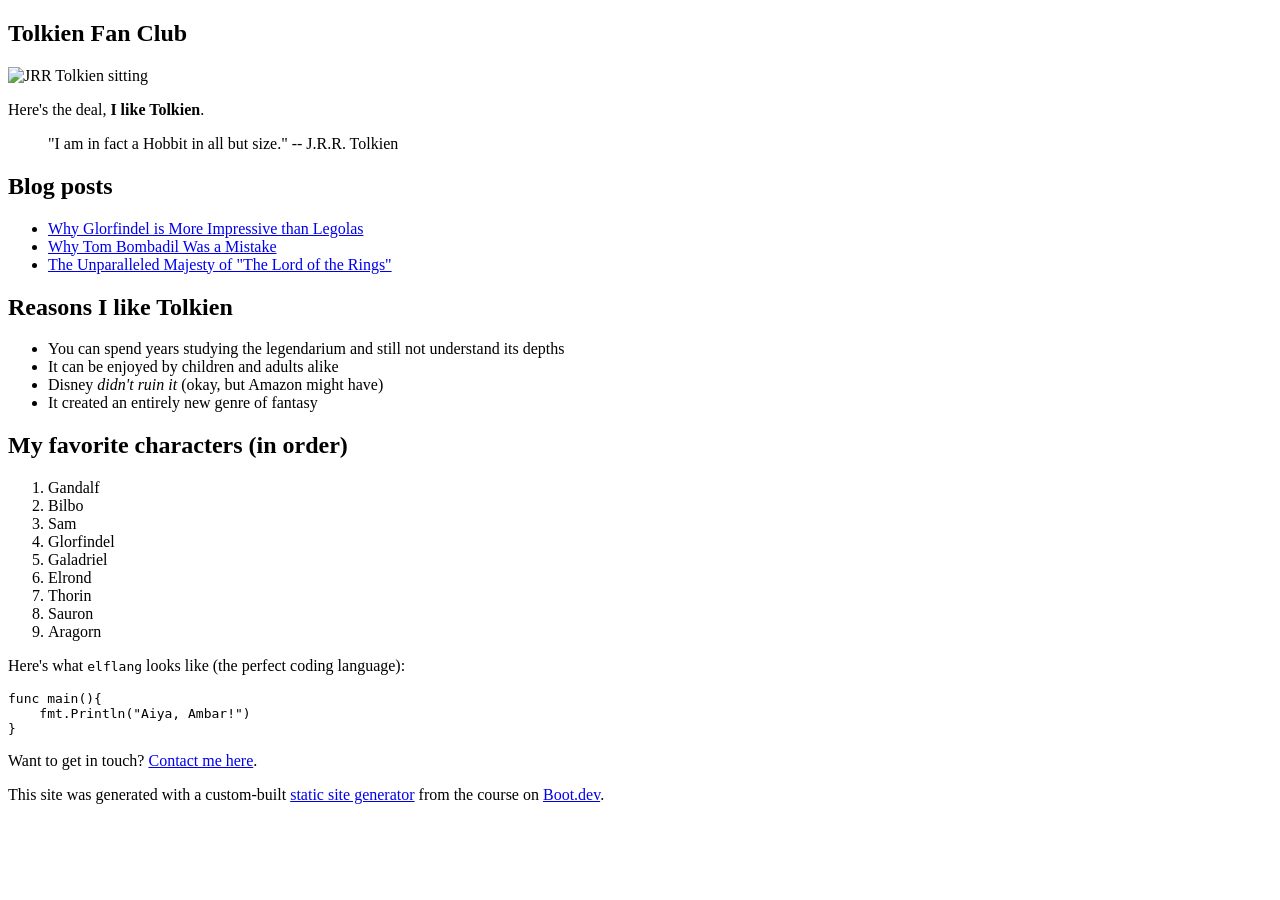
==== docs/index.html @ 3ef81021 "the tolkien fan page is now live!" ====
<!doctype html>
<html>
  <head>
    <meta charset="utf-8" />
    <meta name="viewport" content="width=device-width, initial-scale=1" />
    <title>Tolkien Fan Club</title>
    <link href="/static_site_generator/index.css" rel="stylesheet" />
  </head>

  <body>
    <article><div><h1>Tolkien Fan Club</h1><p><img src="/static_site_generator/images/tolkien.png" alt="JRR Tolkien sitting"></img></p><p>Here's the deal, <b>I like Tolkien</b>.</p><blockquote>"I am in fact a Hobbit in all but size."  -- J.R.R. Tolkien</blockquote><h2>Blog posts</h2><ul><li><a href="/static_site_generator/blog/glorfindel">Why Glorfindel is More Impressive than Legolas</a></li><li><a href="/static_site_generator/blog/tom">Why Tom Bombadil Was a Mistake</a></li><li><a href="/static_site_generator/blog/majesty">The Unparalleled Majesty of "The Lord of the Rings"</a></li></ul><h2>Reasons I like Tolkien</h2><ul><li>You can spend years studying the legendarium and still not understand its depths</li><li>It can be enjoyed by children and adults alike</li><li>Disney <i>didn't ruin it</i> (okay, but Amazon might have)</li><li>It created an entirely new genre of fantasy</li></ul><h2>My favorite characters (in order)</h2><ol><li>Gandalf</li><li>Bilbo</li><li>Sam</li><li>Glorfindel</li><li>Galadriel</li><li>Elrond</li><li>Thorin</li><li>Sauron</li><li>Aragorn</li></ol><p>Here's what <code>elflang</code> looks like (the perfect coding language):</p><pre><code>func main(){
    fmt.Println("Aiya, Ambar!")
}
</code></pre><p>Want to get in touch? <a href="/static_site_generator/contact">Contact me here</a>.</p><p>This site was generated with a custom-built <a href="https://www.boot.dev/courses/build-static-site-generator-python">static site generator</a> from the course on <a href="https://www.boot.dev">Boot.dev</a>.</p></div></article>
  </body>
</html>
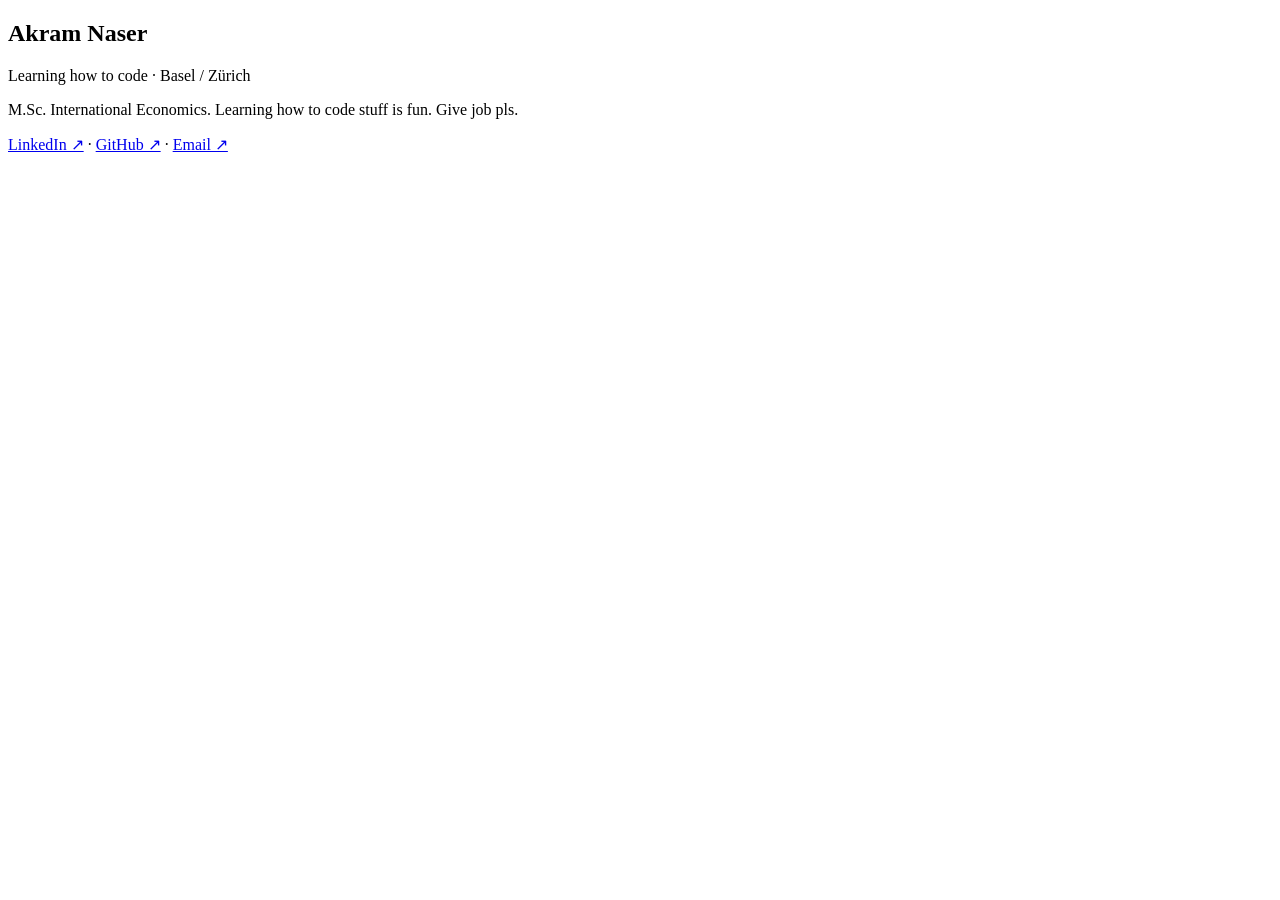
==== commit 6fca8555: "testing out my skills" ====
--- a/docs/index.html
+++ b/docs/index.html
@@ -3,14 +3,12 @@
   <head>
     <meta charset="utf-8" />
     <meta name="viewport" content="width=device-width, initial-scale=1" />
-    <title>Tolkien Fan Club</title>
+    <title>Akram Naser</title>
+    <link href="https://api.fontshare.com/v2/css?f[]=satoshi@400,500,700&display=swap" rel="stylesheet" />
     <link href="/static_site_generator/index.css" rel="stylesheet" />
   </head>
 
   <body>
-    <article><div><h1>Tolkien Fan Club</h1><p><img src="/static_site_generator/images/tolkien.png" alt="JRR Tolkien sitting"></img></p><p>Here's the deal, <b>I like Tolkien</b>.</p><blockquote>"I am in fact a Hobbit in all but size."  -- J.R.R. Tolkien</blockquote><h2>Blog posts</h2><ul><li><a href="/static_site_generator/blog/glorfindel">Why Glorfindel is More Impressive than Legolas</a></li><li><a href="/static_site_generator/blog/tom">Why Tom Bombadil Was a Mistake</a></li><li><a href="/static_site_generator/blog/majesty">The Unparalleled Majesty of "The Lord of the Rings"</a></li></ul><h2>Reasons I like Tolkien</h2><ul><li>You can spend years studying the legendarium and still not understand its depths</li><li>It can be enjoyed by children and adults alike</li><li>Disney <i>didn't ruin it</i> (okay, but Amazon might have)</li><li>It created an entirely new genre of fantasy</li></ul><h2>My favorite characters (in order)</h2><ol><li>Gandalf</li><li>Bilbo</li><li>Sam</li><li>Glorfindel</li><li>Galadriel</li><li>Elrond</li><li>Thorin</li><li>Sauron</li><li>Aragorn</li></ol><p>Here's what <code>elflang</code> looks like (the perfect coding language):</p><pre><code>func main(){
-    fmt.Println("Aiya, Ambar!")
-}
-</code></pre><p>Want to get in touch? <a href="/static_site_generator/contact">Contact me here</a>.</p><p>This site was generated with a custom-built <a href="https://www.boot.dev/courses/build-static-site-generator-python">static site generator</a> from the course on <a href="https://www.boot.dev">Boot.dev</a>.</p></div></article>
+    <article><div><h1>Akram Naser</h1><p>Learning how to code · Basel / Zürich</p><p>M.Sc. International Economics. Learning how to code stuff is fun. Give job pls.</p><p><a href="https://linkedin.com/in/akram-naser">LinkedIn ↗</a> · <a href="https://github.com/AkiTheLucky">GitHub ↗</a> · <a href="mailto:Nase.Akram@gmail.com">Email ↗</a></p></div></article>
   </body>
 </html>
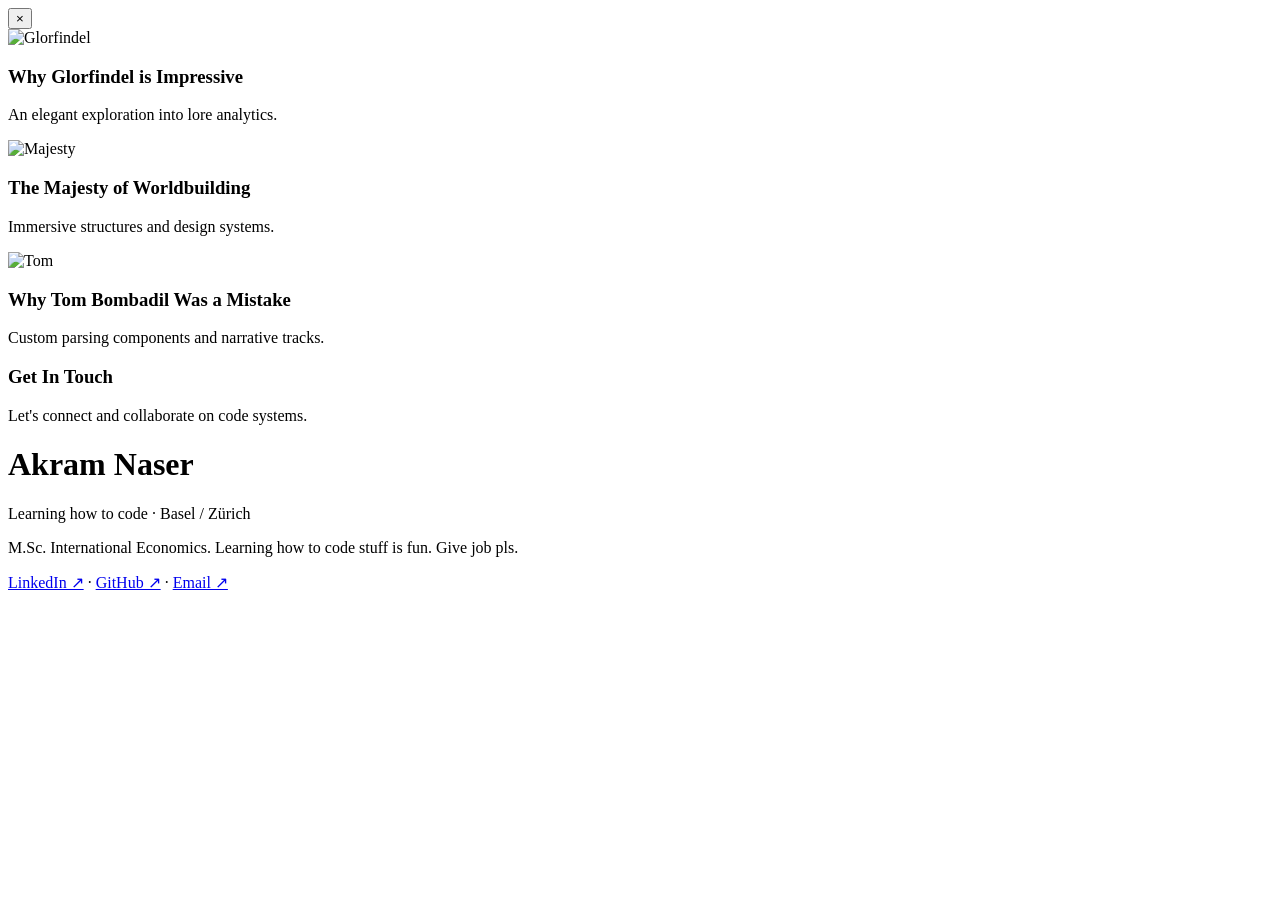
==== commit dbb3d0c5: "updated UI - hero center and 3D effect" ====
--- a/docs/index.html
+++ b/docs/index.html
@@ -5,10 +5,127 @@
     <meta name="viewport" content="width=device-width, initial-scale=1" />
     <title>Akram Naser</title>
     <link href="https://api.fontshare.com/v2/css?f[]=satoshi@400,500,700&display=swap" rel="stylesheet" />
-    <link href="/static_site_generator/index.css" rel="stylesheet" />
+    <link href="/index.css" rel="stylesheet" />
   </head>
 
   <body>
-    <article><div><h1>Akram Naser</h1><p>Learning how to code · Basel / Zürich</p><p>M.Sc. International Economics. Learning how to code stuff is fun. Give job pls.</p><p><a href="https://linkedin.com/in/akram-naser">LinkedIn ↗</a> · <a href="https://github.com/AkiTheLucky">GitHub ↗</a> · <a href="mailto:Nase.Akram@gmail.com">Email ↗</a></p></div></article>
+    <article id="markdown-content"><div><h1>Akram Naser</h1><p>Learning how to code · Basel / Zürich</p><p>M.Sc. International Economics. Learning how to code stuff is fun. Give job pls.</p><p><a href="https://linkedin.com/in/akram-naser">LinkedIn ↗</a> · <a href="https://github.com/AkiTheLucky">GitHub ↗</a> · <a href="mailto:Nase.Akram@gmail.com">Email ↗</a></p><h2>Portfolio</h2><ul><li><img src="/images/glorfindel.png" alt="Glorfindel"></img> <a href="blog/glorfindel/index.html">Why Glorfindel is Impressive</a> - An elegant exploration into lore analytics.</li><li><img src="/images/rivendell.png" alt="Majesty"></img> <a href="blog/majesty/index.html">The Majesty of Worldbuilding</a> - Immersive structures and design systems.</li><li><img src="/images/tom.png" alt="Tom"></img> <a href="blog/tom/index.html">Why Tom Bombadil Was a Mistake</a> - Custom parsing components and narrative tracks.</li><li><a href="contact/index.html">Get In Touch</a> - Let's connect and collaborate on code systems.</li></ul></div></article>
+
+    <div class="drawer-backdrop" id="drawer-backdrop"></div>
+    <div class="detail-drawer" id="detail-drawer">
+      <button class="drawer-close-btn" id="drawer-close">×</button>
+      <div class="drawer-content" id="drawer-body"></div>
+    </div>
+
+    <script>
+      const h1 = document.querySelector('h1');
+      const isHomePage = h1 && h1.textContent.includes('Akram Naser');
+
+      if (isHomePage) {
+        const article = document.getElementById('markdown-content');
+        const wrapperDiv = article.querySelector('div'); 
+        
+        article.style.display = 'none';
+
+        const anchor = document.createElement('div');
+        anchor.className = 'hero-anchor-container';
+        anchor.id = 'hero-anchor';
+        
+        if (wrapperDiv) {
+            let el = wrapperDiv.firstElementChild;
+            while (el && el.tagName !== 'H2') {
+                let next = el.nextElementSibling;
+                anchor.appendChild(el);
+                el = next;
+            }
+        }
+
+        const scene = document.createElement('div');
+        scene.className = 'parallax-scene';
+        const gallery = document.createElement('div');
+        gallery.className = 'parallax-gallery';
+        scene.appendChild(gallery);
+
+        const ul = article.querySelector('ul');
+        if (ul) {
+            const listItems = ul.querySelectorAll('li');
+            listItems.forEach((li, index) => {
+                const card = document.createElement('div');
+                card.className = 'project-card';
+                card.id = `card-${index + 1}`;
+                
+                const img = li.querySelector('img');
+                if (img) card.appendChild(img);
+
+                const a = li.querySelector('a');
+                let targetUrl = '';
+                if (a) {
+                    const h3 = document.createElement('h3');
+                    h3.textContent = a.textContent;
+                    card.appendChild(h3);
+                    targetUrl = a.getAttribute('href'); 
+                }
+
+                const p = document.createElement('p');
+                const cleanText = li.textContent.replace(a ? a.textContent : '', '').replace(/^[\s-]+/, '').trim();
+                p.textContent = cleanText;
+                if (cleanText) card.appendChild(p);
+
+                card.addEventListener('click', async () => {
+                    try {
+                        const response = await fetch(targetUrl);
+                        if (!response.ok) throw new Error("Fetch failed");
+                        
+                        const rawHtml = await response.text();
+                        const parser = new DOMParser();
+                        const fetchedArticle = parser.parseFromString(rawHtml, 'text/html').querySelector('article');
+                        
+                        // FIX: Use .outerHTML so the injected text keeps the <article> styling wrapper!
+                        document.getElementById('drawer-body').innerHTML = fetchedArticle ? fetchedArticle.outerHTML : rawHtml;
+                        
+                        // Open drawer and activate backdrop
+                        document.getElementById('detail-drawer').classList.add('open');
+                        document.getElementById('drawer-backdrop').classList.add('open');
+                        scene.classList.add('blur-background');
+                        anchor.classList.add('blur-background');
+                    } catch (err) {
+                        document.getElementById('drawer-body').innerHTML = `<h2>Error</h2><p>Could not load: ${targetUrl}</p>`;
+                        document.getElementById('detail-drawer').classList.add('open');
+                        document.getElementById('drawer-backdrop').classList.add('open');
+                    }
+                });
+
+                gallery.appendChild(card);
+            });
+        }
+
+        document.body.appendChild(scene);
+        document.body.appendChild(anchor);
+
+        window.addEventListener('mousemove', (e) => {
+          const xPercent = (e.clientX / window.innerWidth) - 0.5;
+          const yPercent = (e.clientY / window.innerHeight) - 0.5;
+          gallery.style.transform = `translateX(${xPercent * 35}px) translateY(${yPercent * 35}px) rotateX(${-yPercent * 12}deg) rotateY(${xPercent * 12}deg)`;
+        });
+      }
+
+      // Unified Close Logic
+      const resetInterface = () => {
+          document.getElementById('detail-drawer').classList.remove('open');
+          document.getElementById('drawer-backdrop').classList.remove('open');
+          const scene = document.querySelector('.parallax-scene');
+          const anchor = document.querySelector('.hero-anchor-container');
+          if (scene) scene.classList.remove('blur-background');
+          if (anchor) anchor.classList.remove('blur-background');
+      };
+
+      // Click 'X' to close
+      const closeBtn = document.getElementById('drawer-close');
+      if (closeBtn) closeBtn.addEventListener('click', resetInterface);
+      
+      // Click the blurred background to close
+      const backdrop = document.getElementById('drawer-backdrop');
+      if (backdrop) backdrop.addEventListener('click', resetInterface);
+    </script>
   </body>
 </html>
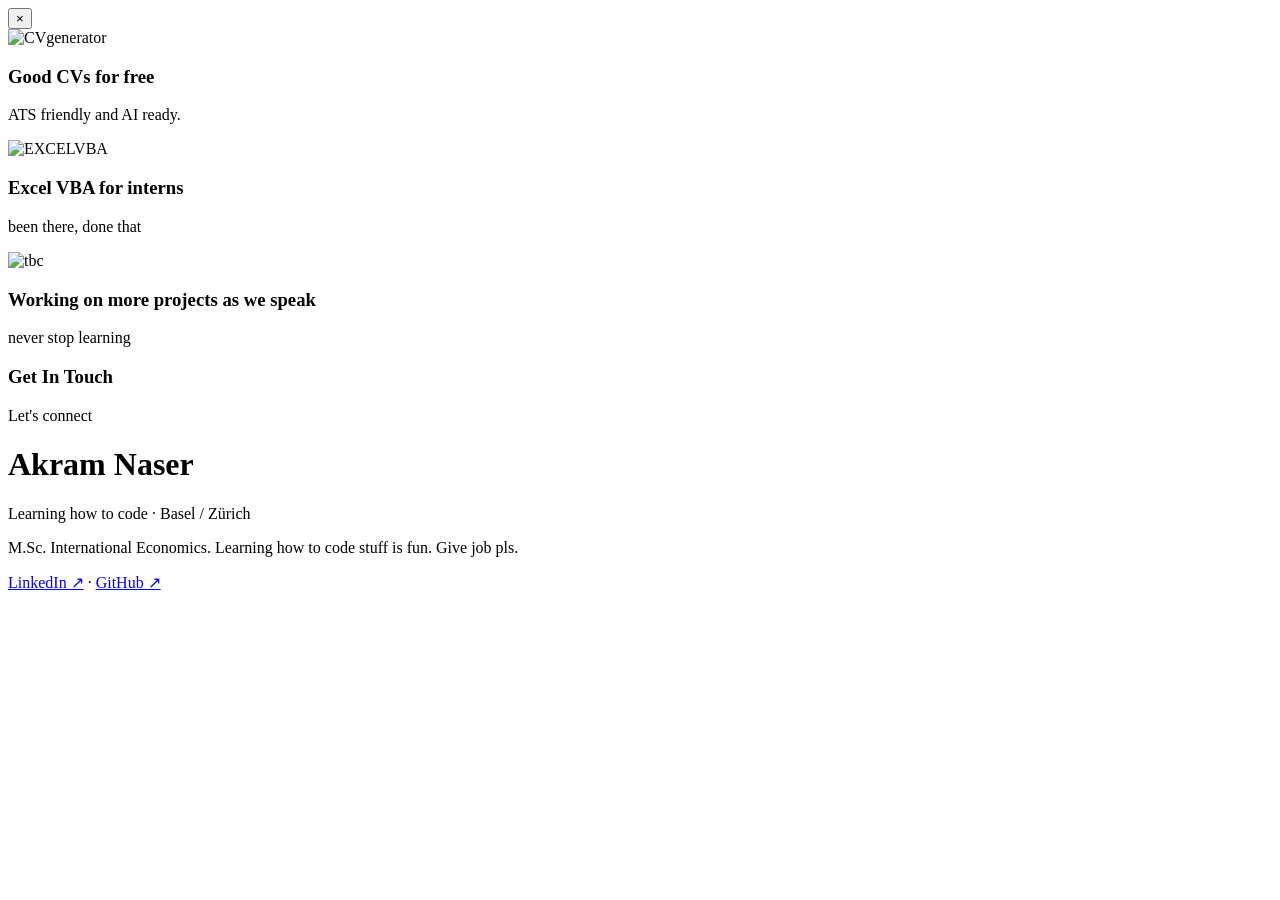
==== commit 48a728d2: "updated content and CV stuffs" ====
--- a/docs/index.html
+++ b/docs/index.html
@@ -9,7 +9,7 @@
   </head>
 
   <body>
-    <article id="markdown-content"><div><h1>Akram Naser</h1><p>Learning how to code · Basel / Zürich</p><p>M.Sc. International Economics. Learning how to code stuff is fun. Give job pls.</p><p><a href="https://linkedin.com/in/akram-naser">LinkedIn ↗</a> · <a href="https://github.com/AkiTheLucky">GitHub ↗</a> · <a href="mailto:Nase.Akram@gmail.com">Email ↗</a></p><h2>Portfolio</h2><ul><li><img src="/images/glorfindel.png" alt="Glorfindel"></img> <a href="blog/glorfindel/index.html">Why Glorfindel is Impressive</a> - An elegant exploration into lore analytics.</li><li><img src="/images/rivendell.png" alt="Majesty"></img> <a href="blog/majesty/index.html">The Majesty of Worldbuilding</a> - Immersive structures and design systems.</li><li><img src="/images/tom.png" alt="Tom"></img> <a href="blog/tom/index.html">Why Tom Bombadil Was a Mistake</a> - Custom parsing components and narrative tracks.</li><li><a href="contact/index.html">Get In Touch</a> - Let's connect and collaborate on code systems.</li></ul></div></article>
+    <article id="markdown-content"><div><h1>Akram Naser</h1><p>Learning how to code · Basel / Zürich</p><p>M.Sc. International Economics. Learning how to code stuff is fun. Give job pls.</p><p><a href="https://linkedin.com/in/akram-naser">LinkedIn ↗</a> · <a href="https://github.com/AkiTheLucky">GitHub ↗</a></p><h2>Portfolio</h2><ul><li><img src="/images/CV-generator-img.png" alt="CVgenerator"></img> <a href="blog/CV-generator/index.html">Good CVs for free</a> - ATS friendly and AI ready.</li><li><img src="/images/EXCEL-VBA.png" alt="EXCELVBA"></img> <a href="blog/EXCELVBA/index.html">Excel VBA for interns</a> - been there, done that</li><li><img src="/images/tbc.png" alt="tbc"></img> <a href="blog/tbc/index.html">Working on more projects as we speak</a> - never stop learning</li><li><a href="contact/index.html">Get In Touch</a> - Let's connect</li></ul></div></article>
 
     <div class="drawer-backdrop" id="drawer-backdrop"></div>
     <div class="detail-drawer" id="detail-drawer">
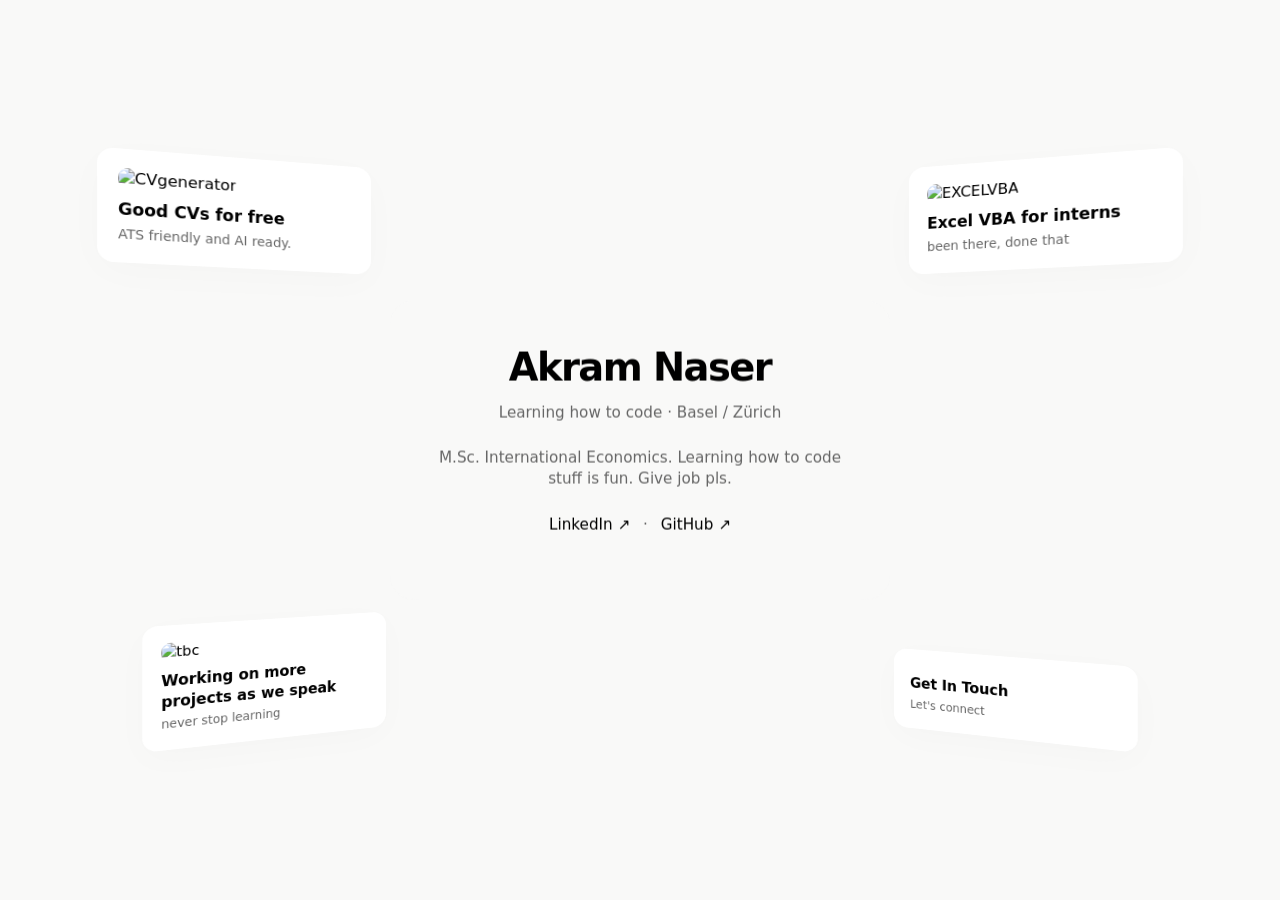
==== commit 3386487d: "dont break your website with the main.sh lol" ====
--- a/docs/index.html
+++ b/docs/index.html
@@ -5,11 +5,11 @@
     <meta name="viewport" content="width=device-width, initial-scale=1" />
     <title>Akram Naser</title>
     <link href="https://api.fontshare.com/v2/css?f[]=satoshi@400,500,700&display=swap" rel="stylesheet" />
-    <link href="/index.css" rel="stylesheet" />
+    <link href="index.css" rel="stylesheet" />
   </head>
 
   <body>
-    <article id="markdown-content"><div><h1>Akram Naser</h1><p>Learning how to code · Basel / Zürich</p><p>M.Sc. International Economics. Learning how to code stuff is fun. Give job pls.</p><p><a href="https://linkedin.com/in/akram-naser">LinkedIn ↗</a> · <a href="https://github.com/AkiTheLucky">GitHub ↗</a></p><h2>Portfolio</h2><ul><li><img src="/images/CV-generator-img.png" alt="CVgenerator"></img> <a href="blog/CV-generator/index.html">Good CVs for free</a> - ATS friendly and AI ready.</li><li><img src="/images/EXCEL-VBA.png" alt="EXCELVBA"></img> <a href="blog/EXCELVBA/index.html">Excel VBA for interns</a> - been there, done that</li><li><img src="/images/tbc.png" alt="tbc"></img> <a href="blog/tbc/index.html">Working on more projects as we speak</a> - never stop learning</li><li><a href="contact/index.html">Get In Touch</a> - Let's connect</li></ul></div></article>
+    <article id="markdown-content"><div><h1>Akram Naser</h1><p>Learning how to code · Basel / Zürich</p><p>M.Sc. International Economics. Learning how to code stuff is fun. Give job pls.</p><p><a href="https://linkedin.com/in/akram-naser">LinkedIn ↗</a> · <a href="https://github.com/AkiTheLucky">GitHub ↗</a></p><h2>Portfolio</h2><ul><li><img src="/static_site_generator/images/CV-generator-img.png" alt="CVgenerator"></img> <a href="blog/CV-generator/index.html">Good CVs for free</a> - ATS friendly and AI ready.</li><li><img src="/static_site_generator/images/EXCEL-VBA.png" alt="EXCELVBA"></img> <a href="blog/EXCELVBA/index.html">Excel VBA for interns</a> - been there, done that</li><li><img src="/static_site_generator/images/tbc.png" alt="tbc"></img> <a href="blog/tbc/index.html">Working on more projects as we speak</a> - never stop learning</li><li><a href="contact/index.html">Get In Touch</a> - Let's connect</li></ul></div></article>
 
     <div class="drawer-backdrop" id="drawer-backdrop"></div>
     <div class="detail-drawer" id="detail-drawer">
--- a/docs/index.css
+++ b/docs/index.css
@@ -0,0 +1,133 @@
+*, *::before, *::after { box-sizing: border-box; margin: 0; padding: 0; }
+
+:root {
+  --bg: #f9f9f8; 
+  --text: #000000;
+  --muted: #666666;
+  --font: 'Inter', 'Satoshi', system-ui, sans-serif;
+}
+
+body {
+  background-color: var(--bg);
+  color: var(--text);
+  font-family: var(--font);
+  line-height: 1.4;
+  overflow-x: hidden; 
+}
+
+body:has(.parallax-scene) {
+  overflow: hidden;
+  height: 100vh;
+}
+
+/* FIX: Only hide the H1 on the homepage wrapper, leaving blog post titles alone! */
+#markdown-content h1:first-of-type {
+  display: none !important;
+}
+
+/* Normal Markdown Styling */
+article {
+  max-width: 800px;
+  margin: 40px auto;
+  padding: 0 20px;
+}
+article h1 { font-size: 2.5rem; margin-bottom: 1rem; letter-spacing: -0.04em; }
+article h2 { font-size: 1.5rem; margin: 2rem 0 1rem 0; }
+
+/* FIX: Reset the global centering/squishing so paragraphs stretch nicely inside the drawer */
+article p { 
+  margin: 0 0 1.2rem 0; 
+  color: var(--muted); 
+  line-height: 1.6; 
+  max-width: 100%; 
+}
+
+article a { color: var(--text); font-weight: 500; }
+article img { max-width: 100%; border-radius: 8px; margin: 1rem 0; }
+
+/* =========================================
+   3D PARALLAX GALLERY STYLES 
+   ========================================= */
+.parallax-scene {
+  position: fixed; top: 0; left: 0; width: 100vw; height: 100vh;
+  z-index: 1; perspective: 1200px; transition: filter 0.5s ease;
+  pointer-events: none;
+}
+
+.parallax-gallery {
+  position: absolute; width: 100%; height: 100%;
+  transform-style: preserve-3d; will-change: transform;
+  pointer-events: none;
+}
+
+@keyframes cardPop {
+  0% { opacity: 0; margin-top: 40px; }
+  100% { opacity: 1; margin-top: 0; }
+}
+
+.project-card {
+  position: absolute; background: #ffffff; border-radius: 16px;
+  box-shadow: 0 10px 40px rgba(0,0,0,0.02); padding: 20px; width: 280px;
+  cursor: pointer; z-index: 50; opacity: 0; pointer-events: auto !important;
+  animation: cardPop 0.6s cubic-bezier(0.25, 1, 0.5, 1) forwards;
+  transition: box-shadow 0.4s ease, transform 0.4s cubic-bezier(0.25, 1, 0.5, 1);
+}
+
+#card-1 { top: 15%; left: 8%; transform: rotateY(20deg) translateZ(-100px); animation-delay: 0.1s; }
+#card-2 { top: 15%; right: 8%; transform: rotateY(-20deg) translateZ(-100px); animation-delay: 0.2s; }
+#card-3 { bottom: 12%; left: 14%; transform: rotateY(28deg) translateZ(-250px); animation-delay: 0.3s; }
+#card-4 { bottom: 12%; right: 14%; transform: rotateY(-28deg) translateZ(-250px); animation-delay: 0.4s; }
+
+#card-1:hover { transform: rotateY(5deg) translateZ(80px) scale(1.05) !important; box-shadow: 0 30px 60px rgba(0,0,0,0.08); }
+#card-2:hover { transform: rotateY(-5deg) translateZ(80px) scale(1.05) !important; box-shadow: 0 30px 60px rgba(0,0,0,0.08); }
+#card-3:hover { transform: rotateY(10deg) translateZ(80px) scale(1.05) !important; box-shadow: 0 30px 60px rgba(0,0,0,0.08); }
+#card-4:hover { transform: rotateY(-10deg) translateZ(80px) scale(1.05) !important; box-shadow: 0 30px 60px rgba(0,0,0,0.08); }
+
+.project-card img { width: 100%; height: 160px; border-radius: 10px; object-fit: cover; }
+.project-card h3 { font-size: 1.05rem; font-weight: 600; margin-top: 10px; }
+.project-card p { font-size: 0.85rem; color: var(--muted); margin-top: 4px; }
+
+@keyframes fadeUp {
+  0% { opacity: 0; margin-top: 30px; }
+  100% { opacity: 1; margin-top: 0; }
+}
+
+/* CENTER BIO BADGE */
+.hero-anchor-container {
+  position: fixed; top: 50%; left: 50%; transform: translate(-50%, -50%);
+  z-index: 2; text-align: center; width: 100%; max-width: 500px;
+  padding: 40px; background: rgba(249, 249, 248, 0.9); backdrop-filter: blur(12px);
+  border-radius: 24px; pointer-events: none; opacity: 0;
+  animation: fadeUp 0.8s ease-out forwards; transition: filter 0.5s ease;
+}
+
+.hero-anchor-container a { 
+  pointer-events: auto; color: var(--text); text-decoration: none; 
+  font-weight: 500; margin: 0 8px; display: inline-block; transition: transform 0.2s ease;
+}
+.hero-anchor-container a:hover { transform: translateY(-3px); color: #444; }
+.hero-anchor-container h1 { font-size: 2.4rem; font-weight: 600; letter-spacing: -0.04em; margin-bottom: 0.5rem; }
+.hero-anchor-container h2 { font-size: 1.05rem; font-weight: 400; color: var(--muted); margin-bottom: 1.5rem; }
+.hero-anchor-container p { font-size: 0.95rem; margin-bottom: 1.5rem; color: var(--muted); }
+
+/* =========================================
+   SIDE DRAWER UI
+   ========================================= */
+
+/* Invisible Clickable Overlay */
+.drawer-backdrop {
+  position: fixed; top: 0; left: 0; width: 100vw; height: 100vh;
+  z-index: 99; display: none; cursor: pointer;
+}
+.drawer-backdrop.open { display: block; }
+
+/* FIX: Made the drawer width responsive and wider so text isn't cramped */
+.detail-drawer {
+  position: fixed; top: 0; right: -100%; width: 100%; max-width: 650px; height: 100vh;
+  background: #ffffff; box-shadow: -10px 0 40px rgba(0,0,0,0.03); z-index: 100; 
+  padding: 40px; overflow-y: auto; transition: right 0.5s cubic-bezier(0.165, 0.84, 0.44, 1);
+}
+.detail-drawer.open { right: 0; }
+
+.drawer-close-btn { background: none; border: none; font-size: 1.5rem; cursor: pointer; float: right; margin-top: -10px; }
+.blur-background { filter: blur(12px); opacity: 0.2; pointer-events: none; }
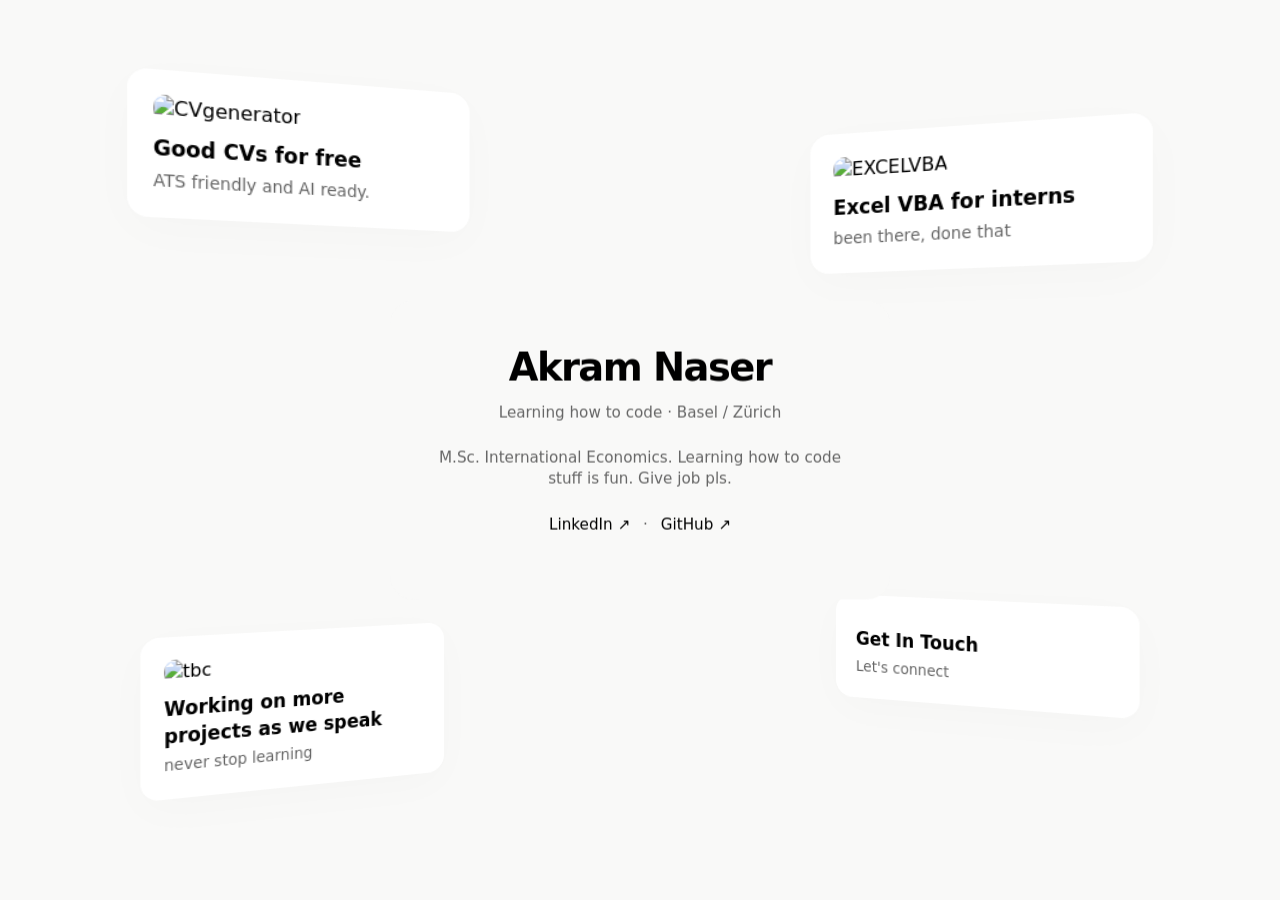
==== commit e0cd7a6c: "fixed mobile ferris wheel CSS" ====
--- a/docs/index.html
+++ b/docs/index.html
@@ -1,3 +1,4 @@
+
 <!doctype html>
 <html>
   <head>
@@ -6,126 +7,354 @@
     <title>Akram Naser</title>
     <link href="https://api.fontshare.com/v2/css?f[]=satoshi@400,500,700&display=swap" rel="stylesheet" />
     <link href="index.css" rel="stylesheet" />
+    <style>
+      /* HTML-side safety overrides so the rebuilt template works even with the old mobile CSS still present. */
+      @media screen and (max-width: 768px) {
+        .carousel-scene {
+          touch-action: pan-y;
+        }
+
+        .carousel-group {
+          position: relative;
+          width: min(78vw, 280px);
+          height: 360px;
+          transform-style: preserve-3d;
+          will-change: transform;
+          animation: none !important;
+        }
+
+        .carousel-group .project-card {
+          position: absolute;
+          inset: 0;
+          width: 100%;
+          top: 0 !important;
+          left: 0 !important;
+          right: auto !important;
+          bottom: auto !important;
+          margin: 0 !important;
+          opacity: 1 !important;
+          animation: none !important;
+          backface-visibility: hidden;
+          transform-origin: center center;
+          transition:
+            transform 420ms cubic-bezier(0.22, 1, 0.36, 1),
+            opacity 420ms ease,
+            box-shadow 0.35s ease;
+        }
+
+        .carousel-group .project-card.is-front {
+          box-shadow: 0 24px 50px rgba(0, 0, 0, 0.08);
+        }
+      }
+    </style>
   </head>
 
   <body>
-    <article id="markdown-content"><div><h1>Akram Naser</h1><p>Learning how to code · Basel / Zürich</p><p>M.Sc. International Economics. Learning how to code stuff is fun. Give job pls.</p><p><a href="https://linkedin.com/in/akram-naser">LinkedIn ↗</a> · <a href="https://github.com/AkiTheLucky">GitHub ↗</a></p><h2>Portfolio</h2><ul><li><img src="/static_site_generator/images/CV-generator-img.png" alt="CVgenerator"></img> <a href="blog/CV-generator/index.html">Good CVs for free</a> - ATS friendly and AI ready.</li><li><img src="/static_site_generator/images/EXCEL-VBA.png" alt="EXCELVBA"></img> <a href="blog/EXCELVBA/index.html">Excel VBA for interns</a> - been there, done that</li><li><img src="/static_site_generator/images/tbc.png" alt="tbc"></img> <a href="blog/tbc/index.html">Working on more projects as we speak</a> - never stop learning</li><li><a href="contact/index.html">Get In Touch</a> - Let's connect</li></ul></div></article>
+    <article id="markdown-content"><div><h1>Akram Naser</h1><p>Learning how to code · Basel / Zürich</p><p>M.Sc. International Economics. Learning how to code stuff is fun. Give job pls.</p><p><a href="https://linkedin.com/in/akram-naser">LinkedIn ↗</a> · <a href="https://github.com/AkiTheLucky">GitHub ↗</a></p><h2>Portfolio</h2><ul><li><img src="/images/CV-generator-img.png" alt="CVgenerator"></img> <a href="blog/CV-generator/index.html">Good CVs for free</a> - ATS friendly and AI ready.</li><li><img src="/images/EXCEL-VBA.png" alt="EXCELVBA"></img> <a href="blog/EXCELVBA/index.html">Excel VBA for interns</a> - been there, done that</li><li><img src="/images/tbc.png" alt="tbc"></img> <a href="blog/tbc/index.html">Working on more projects as we speak</a> - never stop learning</li><li><a href="contact/index.html">Get In Touch</a> - Let's connect</li></ul></div></article>
 
     <div class="drawer-backdrop" id="drawer-backdrop"></div>
     <div class="detail-drawer" id="detail-drawer">
-      <button class="drawer-close-btn" id="drawer-close">×</button>
+      <button class="drawer-close-btn" id="drawer-close" aria-label="Close project details">×</button>
       <div class="drawer-content" id="drawer-body"></div>
     </div>
 
     <script>
-      const h1 = document.querySelector('h1');
-      const isHomePage = h1 && h1.textContent.includes('Akram Naser');
-
-      if (isHomePage) {
+      (() => {
         const article = document.getElementById('markdown-content');
-        const wrapperDiv = article.querySelector('div'); 
-        
+        const h1 = article ? article.querySelector('h1') : null;
+        const isHomePage = h1 && /Akram Naser/i.test(h1.textContent || '');
+
+        const drawer = document.getElementById('detail-drawer');
+        const drawerBody = document.getElementById('drawer-body');
+        const backdrop = document.getElementById('drawer-backdrop');
+        const closeBtn = document.getElementById('drawer-close');
+
+        let desktopScene = null;
+        let mobileScene = null;
+        let heroAnchor = null;
+
+        function resetInterface() {
+          drawer.classList.remove('open');
+          backdrop.classList.remove('open');
+          if (desktopScene) desktopScene.classList.remove('blur-background');
+          if (mobileScene) mobileScene.classList.remove('blur-background');
+          if (heroAnchor) heroAnchor.classList.remove('blur-background');
+        }
+
+        async function openDrawer(targetUrl) {
+          if (!targetUrl) return;
+
+          try {
+            const response = await fetch(targetUrl);
+            if (!response.ok) throw new Error('Fetch failed');
+
+            const rawHtml = await response.text();
+            const parser = new DOMParser();
+            const doc = parser.parseFromString(rawHtml, 'text/html');
+            const fetchedArticle = doc.querySelector('article');
+
+            drawerBody.innerHTML = fetchedArticle ? fetchedArticle.outerHTML : rawHtml;
+          } catch (err) {
+            drawerBody.innerHTML = `<h2>Error</h2><p>Could not load: ${targetUrl}</p>`;
+          }
+
+          drawer.classList.add('open');
+          backdrop.classList.add('open');
+          if (desktopScene) desktopScene.classList.add('blur-background');
+          if (mobileScene) mobileScene.classList.add('blur-background');
+          if (heroAnchor) heroAnchor.classList.add('blur-background');
+        }
+
+        closeBtn && closeBtn.addEventListener('click', resetInterface);
+        backdrop && backdrop.addEventListener('click', resetInterface);
+
+        if (!isHomePage || !article) return;
+
+        const wrapperDiv = article.querySelector('div') || article;
         article.style.display = 'none';
 
-        const anchor = document.createElement('div');
-        anchor.className = 'hero-anchor-container';
-        anchor.id = 'hero-anchor';
-        
-        if (wrapperDiv) {
-            let el = wrapperDiv.firstElementChild;
-            while (el && el.tagName !== 'H2') {
-                let next = el.nextElementSibling;
-                anchor.appendChild(el);
-                el = next;
+        heroAnchor = document.createElement('div');
+        heroAnchor.className = 'hero-anchor-container';
+        heroAnchor.id = 'hero-anchor';
+
+        let heroCursor = wrapperDiv.firstElementChild;
+        while (heroCursor && heroCursor.tagName !== 'H2') {
+          const next = heroCursor.nextElementSibling;
+          heroAnchor.appendChild(heroCursor);
+          heroCursor = next;
+        }
+
+        desktopScene = document.createElement('div');
+        desktopScene.className = 'parallax-scene';
+        const desktopGallery = document.createElement('div');
+        desktopGallery.className = 'parallax-gallery';
+        desktopScene.appendChild(desktopGallery);
+
+        mobileScene = document.createElement('div');
+        mobileScene.className = 'carousel-scene';
+        const mobileGroup = document.createElement('div');
+        mobileGroup.className = 'carousel-group';
+        mobileScene.appendChild(mobileGroup);
+
+        const ul = article.querySelector('ul');
+        const listItems = ul ? Array.from(ul.querySelectorAll('li')) : [];
+
+        const desktopPlacements = [
+          { top: '16%', left: '20%', transform: 'rotateY(20deg) translateZ(-100px)' },
+          { top: '20%', right: '20%', transform: 'rotateY(-20deg) translateZ(-100px)' },
+          { bottom: '16%', left: '24%', transform: 'rotateY(28deg) translateZ(-250px)' },
+          { bottom: '24%', right: '24%', transform: 'rotateY(-28deg) translateZ(-250px)' },
+          { top: '44%', left: '8%', transform: 'rotateY(18deg) translateZ(-180px)' },
+          { top: '48%', right: '8%', transform: 'rotateY(-18deg) translateZ(-180px)' }
+        ];
+
+        function buildCardFromListItem(li, index, mode) {
+          const card = document.createElement('div');
+          card.className = 'project-card';
+          card.id = mode === 'desktop' ? `card-${index + 1}` : `m-card-${index + 1}`;
+
+          const img = li.querySelector('img');
+          if (img) card.appendChild(img.cloneNode(true));
+
+          const link = li.querySelector('a');
+          const targetUrl = link ? link.getAttribute('href') || '' : '';
+          card.dataset.targetUrl = targetUrl;
+
+          if (link) {
+            const h3 = document.createElement('h3');
+            h3.textContent = link.textContent.trim();
+            card.appendChild(h3);
+          }
+
+          const text = (li.textContent || '')
+            .replace(link ? link.textContent : '', '')
+            .replace(/^[\s-]+/, '')
+            .trim();
+
+          if (text) {
+            const p = document.createElement('p');
+            p.textContent = text;
+            card.appendChild(p);
+          }
+
+          return card;
+        }
+
+        function applyDesktopPlacement(card, index) {
+          const placement = desktopPlacements[index % desktopPlacements.length];
+          Object.entries(placement).forEach(([key, value]) => {
+            card.style[key] = value;
+          });
+        }
+
+        let suppressClick = false;
+        function bindCardClick(card) {
+          card.addEventListener('click', (event) => {
+            if (suppressClick) {
+              event.preventDefault();
+              return;
             }
-        }
-
-        const scene = document.createElement('div');
-        scene.className = 'parallax-scene';
-        const gallery = document.createElement('div');
-        gallery.className = 'parallax-gallery';
-        scene.appendChild(gallery);
-
-        const ul = article.querySelector('ul');
-        if (ul) {
-            const listItems = ul.querySelectorAll('li');
-            listItems.forEach((li, index) => {
-                const card = document.createElement('div');
-                card.className = 'project-card';
-                card.id = `card-${index + 1}`;
-                
-                const img = li.querySelector('img');
-                if (img) card.appendChild(img);
-
-                const a = li.querySelector('a');
-                let targetUrl = '';
-                if (a) {
-                    const h3 = document.createElement('h3');
-                    h3.textContent = a.textContent;
-                    card.appendChild(h3);
-                    targetUrl = a.getAttribute('href'); 
-                }
-
-                const p = document.createElement('p');
-                const cleanText = li.textContent.replace(a ? a.textContent : '', '').replace(/^[\s-]+/, '').trim();
-                p.textContent = cleanText;
-                if (cleanText) card.appendChild(p);
-
-                card.addEventListener('click', async () => {
-                    try {
-                        const response = await fetch(targetUrl);
-                        if (!response.ok) throw new Error("Fetch failed");
-                        
-                        const rawHtml = await response.text();
-                        const parser = new DOMParser();
-                        const fetchedArticle = parser.parseFromString(rawHtml, 'text/html').querySelector('article');
-                        
-                        // FIX: Use .outerHTML so the injected text keeps the <article> styling wrapper!
-                        document.getElementById('drawer-body').innerHTML = fetchedArticle ? fetchedArticle.outerHTML : rawHtml;
-                        
-                        // Open drawer and activate backdrop
-                        document.getElementById('detail-drawer').classList.add('open');
-                        document.getElementById('drawer-backdrop').classList.add('open');
-                        scene.classList.add('blur-background');
-                        anchor.classList.add('blur-background');
-                    } catch (err) {
-                        document.getElementById('drawer-body').innerHTML = `<h2>Error</h2><p>Could not load: ${targetUrl}</p>`;
-                        document.getElementById('detail-drawer').classList.add('open');
-                        document.getElementById('drawer-backdrop').classList.add('open');
-                    }
-                });
-
-                gallery.appendChild(card);
-            });
-        }
-
-        document.body.appendChild(scene);
-        document.body.appendChild(anchor);
+            openDrawer(card.dataset.targetUrl);
+          });
+        }
+
+        const mobileCards = [];
+
+        listItems.forEach((li, index) => {
+          const desktopCard = buildCardFromListItem(li, index, 'desktop');
+          applyDesktopPlacement(desktopCard, index);
+          bindCardClick(desktopCard);
+          desktopGallery.appendChild(desktopCard);
+
+          const mobileCard = buildCardFromListItem(li, index, 'mobile');
+          bindCardClick(mobileCard);
+          mobileGroup.appendChild(mobileCard);
+          mobileCards.push(mobileCard);
+        });
+
+        document.body.appendChild(desktopScene);
+        document.body.appendChild(mobileScene);
+        document.body.appendChild(heroAnchor);
+
+        let targetX = 0;
+        let targetY = 0;
+        let currentX = 0;
+        let currentY = 0;
+
+        function animateParallax() {
+          currentX += (targetX - currentX) * 0.08;
+          currentY += (targetY - currentY) * 0.08;
+          desktopGallery.style.transform = `translateX(${currentX * 35}px) translateY(${currentY * 35}px) rotateX(${-currentY * 12}deg) rotateY(${currentX * 12}deg) scale(1.3)`;
+          requestAnimationFrame(animateParallax);
+        }
 
         window.addEventListener('mousemove', (e) => {
-          const xPercent = (e.clientX / window.innerWidth) - 0.5;
-          const yPercent = (e.clientY / window.innerHeight) - 0.5;
-          gallery.style.transform = `translateX(${xPercent * 35}px) translateY(${yPercent * 35}px) rotateX(${-yPercent * 12}deg) rotateY(${xPercent * 12}deg)`;
+          targetX = e.clientX / window.innerWidth - 0.5;
+          targetY = e.clientY / window.innerHeight - 0.5;
         });
-      }
-
-      // Unified Close Logic
-      const resetInterface = () => {
-          document.getElementById('detail-drawer').classList.remove('open');
-          document.getElementById('drawer-backdrop').classList.remove('open');
-          const scene = document.querySelector('.parallax-scene');
-          const anchor = document.querySelector('.hero-anchor-container');
-          if (scene) scene.classList.remove('blur-background');
-          if (anchor) anchor.classList.remove('blur-background');
-      };
-
-      // Click 'X' to close
-      const closeBtn = document.getElementById('drawer-close');
-      if (closeBtn) closeBtn.addEventListener('click', resetInterface);
-      
-      // Click the blurred background to close
-      const backdrop = document.getElementById('drawer-backdrop');
-      if (backdrop) backdrop.addEventListener('click', resetInterface);
+
+        animateParallax();
+
+        if (!mobileCards.length) return;
+
+        const wheel = {
+          rotation: 0,
+          startX: 0,
+          startRotation: 0,
+          dragging: false,
+          velocity: 0,
+          lastX: 0,
+          lastT: 0,
+          step: 360 / mobileCards.length,
+          radiusX: 120,
+          radiusZ: 135,
+          dragFactor: 0.38,
+          snapMs: 420,
+          frontThreshold: 0.72
+        };
+
+        function shortestSnap(angle, target) {
+          const diff = (target - angle + 540) % 360 - 180;
+          return angle + diff;
+        }
+
+        function setWheelTransitions(enabled) {
+          mobileCards.forEach((card) => {
+            card.style.transition = enabled
+              ? `transform ${wheel.snapMs}ms cubic-bezier(0.22, 1, 0.36, 1), opacity ${wheel.snapMs}ms ease, box-shadow 0.35s ease`
+              : 'none';
+          });
+        }
+
+        function renderWheel() {
+          mobileCards.forEach((card, index) => {
+            const angleDeg = index * wheel.step + wheel.rotation;
+            const angle = angleDeg * Math.PI / 180;
+
+            const x = Math.sin(angle) * wheel.radiusX;
+            const z = Math.cos(angle) * wheel.radiusZ;
+            const depth = (z + wheel.radiusZ) / (wheel.radiusZ * 2);
+
+            const scale = 0.84 + depth * 0.16;
+            const opacity = 0.32 + depth * 0.68;
+            const isFront = depth > wheel.frontThreshold;
+
+            card.style.transform = `translate3d(${x}px, 0, ${z}px) scale(${scale})`;
+            card.style.opacity = String(opacity);
+            card.style.zIndex = String(100 + Math.round(z));
+            card.style.pointerEvents = isFront ? 'auto' : 'none';
+            card.classList.toggle('is-front', isFront);
+          });
+        }
+
+        function snapWheel() {
+          const nearestIndex = Math.round(-wheel.rotation / wheel.step);
+          const target = -nearestIndex * wheel.step;
+          wheel.rotation = shortestSnap(wheel.rotation, target);
+          setWheelTransitions(true);
+          renderWheel();
+          window.setTimeout(() => { suppressClick = false; }, 80);
+        }
+
+        function getPointerX(event) {
+          if (event.touches && event.touches.length) return event.touches[0].clientX;
+          if (event.changedTouches && event.changedTouches.length) return event.changedTouches[0].clientX;
+          return event.clientX;
+        }
+
+        function startWheel(event) {
+          wheel.dragging = true;
+          suppressClick = false;
+          wheel.startX = getPointerX(event);
+          wheel.startRotation = wheel.rotation;
+          wheel.lastX = wheel.startX;
+          wheel.lastT = performance.now();
+          wheel.velocity = 0;
+          setWheelTransitions(false);
+        }
+
+        function moveWheel(event) {
+          if (!wheel.dragging) return;
+
+          const x = getPointerX(event);
+          const now = performance.now();
+          const delta = x - wheel.startX;
+
+          if (Math.abs(delta) > 8) suppressClick = true;
+
+          wheel.rotation = wheel.startRotation + delta * wheel.dragFactor;
+
+          const dt = now - wheel.lastT;
+          if (dt > 0) {
+            wheel.velocity = (x - wheel.lastX) / dt;
+            wheel.lastX = x;
+            wheel.lastT = now;
+          }
+
+          renderWheel();
+        }
+
+        function endWheel() {
+          if (!wheel.dragging) return;
+          wheel.dragging = false;
+          wheel.rotation += wheel.velocity * 22;
+          snapWheel();
+        }
+
+        mobileScene.addEventListener('touchstart', startWheel, { passive: true });
+        mobileScene.addEventListener('touchmove', moveWheel, { passive: true });
+        mobileScene.addEventListener('touchend', endWheel);
+        mobileScene.addEventListener('touchcancel', endWheel);
+
+        mobileScene.addEventListener('pointerdown', startWheel);
+        mobileScene.addEventListener('pointermove', moveWheel);
+        mobileScene.addEventListener('pointerup', endWheel);
+        mobileScene.addEventListener('pointercancel', endWheel);
+        mobileScene.addEventListener('pointerleave', endWheel);
+
+        window.addEventListener('resize', renderWheel);
+        renderWheel();
+      })();
     </script>
   </body>
-</html>+</html>
--- a/docs/index.css
+++ b/docs/index.css
@@ -73,10 +73,10 @@
   transition: box-shadow 0.4s ease, transform 0.4s cubic-bezier(0.25, 1, 0.5, 1);
 }
 
-#card-1 { top: 15%; left: 8%; transform: rotateY(20deg) translateZ(-100px); animation-delay: 0.1s; }
-#card-2 { top: 15%; right: 8%; transform: rotateY(-20deg) translateZ(-100px); animation-delay: 0.2s; }
-#card-3 { bottom: 12%; left: 14%; transform: rotateY(28deg) translateZ(-250px); animation-delay: 0.3s; }
-#card-4 { bottom: 12%; right: 14%; transform: rotateY(-28deg) translateZ(-250px); animation-delay: 0.4s; }
+#card-1 { top: 16%; left: 20%; transform: rotateY(20deg) translateZ(-100px); animation-delay: 0.1s; }
+#card-2 { top: 20%; right: 20%; transform: rotateY(-20deg) translateZ(-100px); animation-delay: 0.2s; }
+#card-3 { bottom: 16%; left: 24%; transform: rotateY(28deg) translateZ(-250px); animation-delay: 0.3s; }
+#card-4 { bottom: 24%; right: 24%; transform: rotateY(-28deg) translateZ(-250px); animation-delay: 0.4s; }
 
 #card-1:hover { transform: rotateY(5deg) translateZ(80px) scale(1.05) !important; box-shadow: 0 30px 60px rgba(0,0,0,0.08); }
 #card-2:hover { transform: rotateY(-5deg) translateZ(80px) scale(1.05) !important; box-shadow: 0 30px 60px rgba(0,0,0,0.08); }
@@ -130,4 +130,96 @@
 .detail-drawer.open { right: 0; }
 
 .drawer-close-btn { background: none; border: none; font-size: 1.5rem; cursor: pointer; float: right; margin-top: -10px; }
-.blur-background { filter: blur(12px); opacity: 0.2; pointer-events: none; }+.blur-background { filter: blur(12px); opacity: 0.2; pointer-events: none; }
+
+/* =========================================
+   MOBILE 3D CAROUSEL (Hidden on PC)
+   ========================================= */
+.carousel-scene {
+  display: none; /* Hidden by default */
+}
+
+/* When the screen is 768px or smaller (Tablets/Phones) */
+@media screen and (max-width: 768px) {
+  .parallax-scene { 
+    display: none !important; 
+  }
+  
+  /* 1. Push the hero card to the top of the screen */
+  #hero-anchor {
+    top: 8vh !important;
+    transform: translate(-50%, 0) !important;
+  }
+  
+  /* 2. Shift the carousel down below the hero card */
+  .carousel-scene {
+    position: fixed; 
+    top: 20vh; /* Moved down */
+    left: 0; 
+    width: 100vw; 
+    height: 80vh; /* Fills the remaining space */
+    z-index: 1; 
+    perspective: 1200px;
+    display: flex; 
+    align-items: center; 
+    justify-content: center;
+    overflow: hidden; 
+    transition: filter 0.5s ease;
+    touch-action: none; 
+  }
+
+  /* 3. The Infinite Spin Animation for the Group */
+  @keyframes spinSilo {
+    from { transform: translateZ(-200px) scale(0.85) rotateY(0deg); }
+    to   { transform: translateZ(-200px) scale(0.85) rotateY(-360deg); }
+  }
+
+  .carousel-group {
+    position: relative; width: 280px; height: 350px;
+    transform-style: preserve-3d;
+    will-change: transform;
+    animation: spinSilo 15s linear infinite; 
+  }
+
+  /* 4. Strip away desktop positioning */
+  .project-card {
+    top: 0 !important; 
+    left: 0 !important; 
+    bottom: auto !important; 
+    right: auto !important;
+    margin: 0 !important;
+    opacity: 1 !important; 
+    backface-visibility: hidden; 
+  }
+
+  /* 5. Create Counter-Spins for each card */
+  /* The first rotateY is their position on the circle, the second rotateY cancels the group spin */
+  @keyframes counterSpin1 { 
+    from { transform: rotateY(0deg) translateZ(160px) rotateY(0deg); } 
+    to   { transform: rotateY(0deg) translateZ(160px) rotateY(360deg); } 
+  }
+  @keyframes counterSpin2 { 
+    from { transform: rotateY(90deg) translateZ(160px) rotateY(0deg); } 
+    to   { transform: rotateY(90deg) translateZ(160px) rotateY(360deg); } 
+  }
+  @keyframes counterSpin3 { 
+    from { transform: rotateY(180deg) translateZ(160px) rotateY(0deg); } 
+    to   { transform: rotateY(180deg) translateZ(160px) rotateY(360deg); } 
+  }
+  @keyframes counterSpin4 { 
+    from { transform: rotateY(270deg) translateZ(160px) rotateY(0deg); } 
+    to   { transform: rotateY(270deg) translateZ(160px) rotateY(360deg); } 
+  }
+
+  /* 6. Apply the animations to the cards */
+  #card-1 { animation: counterSpin1 15s linear infinite !important; }
+  #card-2 { animation: counterSpin2 15s linear infinite !important; }
+  #card-3 { animation: counterSpin3 15s linear infinite !important; }
+  #card-4 { animation: counterSpin4 15s linear infinite !important; }
+
+  /* 7. Pause EVERYTHING when the user touches it */
+  .carousel-group:active,
+  .carousel-group:active .project-card {
+    animation-play-state: paused !important;
+  }
+}
